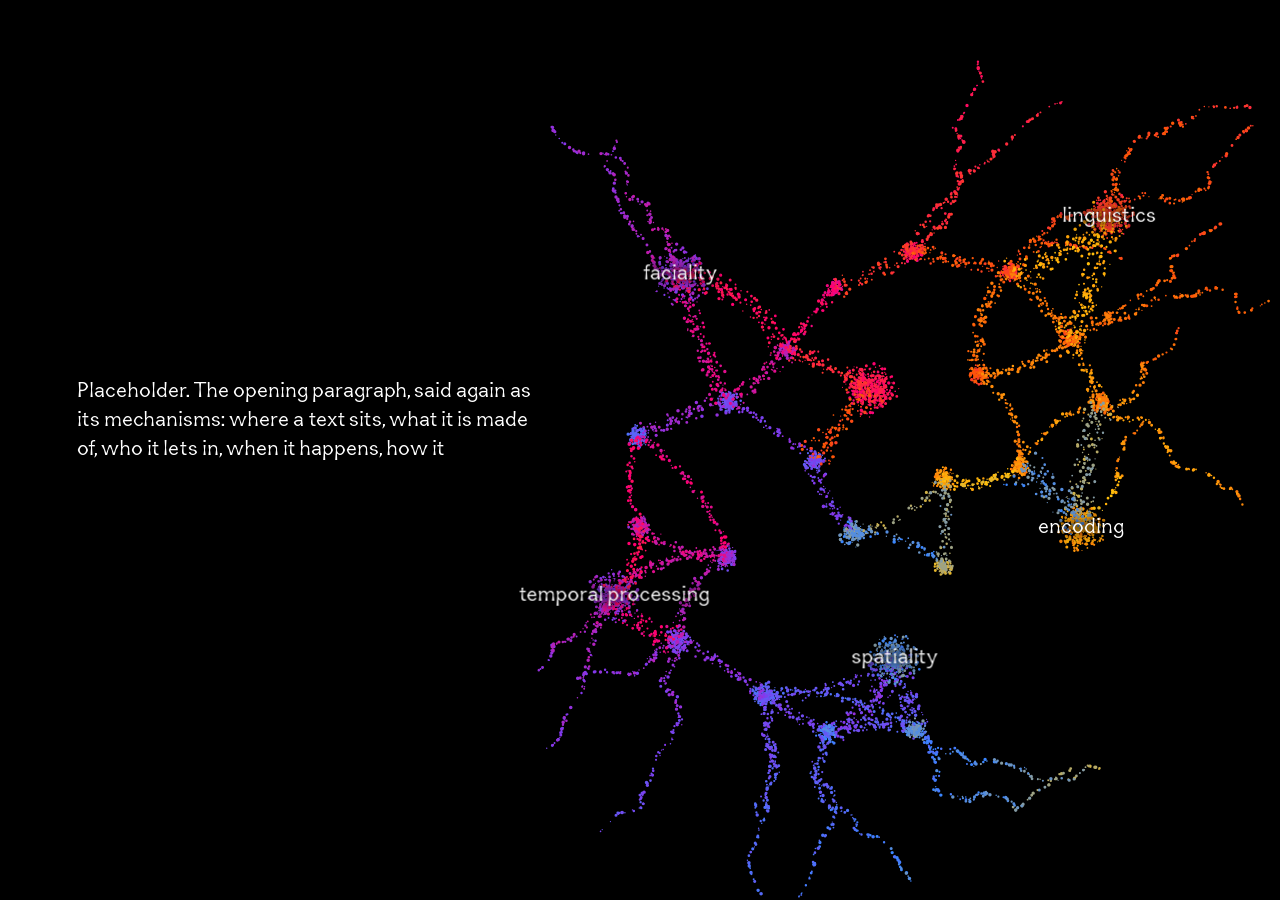
==== nexus.html @ df96f71d "essay prototype v2" ====
<!doctype html>
<html lang="en">
  <head>
    <meta charset="utf-8" />
    <meta name="viewport" content="width=device-width, initial-scale=1" />
    <title>nexus</title>
    <link rel="stylesheet" href="style.css" />
  </head>
  <body>
    <div id="page"></div>
    <script src="essay.js"></script>
    <script src="tunnel.js"></script>
    <script src="nexus.js"></script>
    <script>
      const SECTION_ID = "nexus";
    </script>
    <script src="section.js"></script>
    <script src="audio.js"></script>
  </body>
</html>
---- style.css ----
/* Put your font files in the font/ folder. */
@font-face {
  font-family: 'DT';
  src: url('font/dtworldtour.woff') format('woff');
}
@font-face {
  font-family: 'Avara';
  src: url('font/Avara-Bold.woff') format('woff');
}

:root { --fg: #0645d6; --bg: #fff; }
body.dark { --fg: #fff; --bg: #000; color: #fff; }

html, body {
  margin: 0; height: 100%; overflow: hidden;
  background: var(--bg); color: #000;
  font-family: 'DT', sans-serif;
  touch-action: none;
  -webkit-user-select: none; user-select: none;
}

#stage { position: fixed; inset: 0; width: 100%; height: 100%; display: block; }
#words { position: fixed; inset: 0; pointer-events: none; }

.w {
  position: absolute; left: 0; top: 0;
  white-space: nowrap; opacity: 0; will-change: transform;
}
.w.link {
  pointer-events: auto; cursor: pointer;
  color: #0645d6; text-decoration: none;
  padding: 0; outline-offset: 3px;
}

#hint {
  position: fixed; left: 0; right: 0; bottom: 6vh;
  text-align: center; font-size: 13px; letter-spacing: .22em; text-transform: uppercase;
  opacity: 0; transition: opacity 1.4s; pointer-events: none;
}

/* ---------- section pages (section.js) ---------- */
#page {
  position: fixed; left: 50%; top: 50%; transform: translate(-50%, -50%);
  width: min(820px, 86vw); font-size: clamp(20px, 2.4vw, 34px); line-height: 1.45;
}
#page p { margin: 0; }
#page .tok { opacity: 0; transition: opacity 1.2s; }
#page .tok.on { opacity: 1; }
#page a.link {
  cursor: pointer; text-decoration: none; color: #0645d6; background: none; padding: 0;
}

.choices { display: flex; flex-direction: column; gap: 1.1em; }
.choices button {
  font: inherit; color: var(--fg); background: transparent; text-align: left;
  border: 0; border-left: 1px solid var(--fg); padding: .15em 0 .15em .9em; margin: 0;
  cursor: pointer; opacity: 0; transition: opacity 1.1s, background .25s, color .25s;
  touch-action: manipulation;
}
.choices button.on { opacity: 1; }
.choices button:hover, .choices button:focus-visible { background: var(--fg); color: var(--bg); outline: none; }
.choices.decided button { pointer-events: none; }
.choices.decided button:not(.chosen) { opacity: .12; transition: opacity .6s; }
.choices.decided button.chosen { opacity: 1; background: var(--fg); color: var(--bg); }
/* ---------- the nexus ---------- */
#mass { position: fixed; inset: 0; width: 100%; height: 100%; z-index: 0; pointer-events: none; }
body.nexus #page { left: 6vw; top: 50%; transform: translateY(-50%); width: min(460px, 38vw); font-size: clamp(16px, 1.55vw, 23px); z-index: 2; }
.node {
  position: fixed; left: 0; top: 0; z-index: 3; color: #fff; text-decoration: none; white-space: nowrap;
  font-size: clamp(16px, 1.6vw, 24px); opacity: 0; transition: opacity 1.2s;
  text-shadow: 0 0 6px #000, 0 0 14px #000, 0 0 22px #000; cursor: pointer; padding: .3em .5em; will-change: transform;
}
.node.on { opacity: 1; }
.node.chosen { text-shadow: none; }
@media (max-width: 899px) { body.nexus #page { top: 8vh; transform: none; width: 84vw; } }
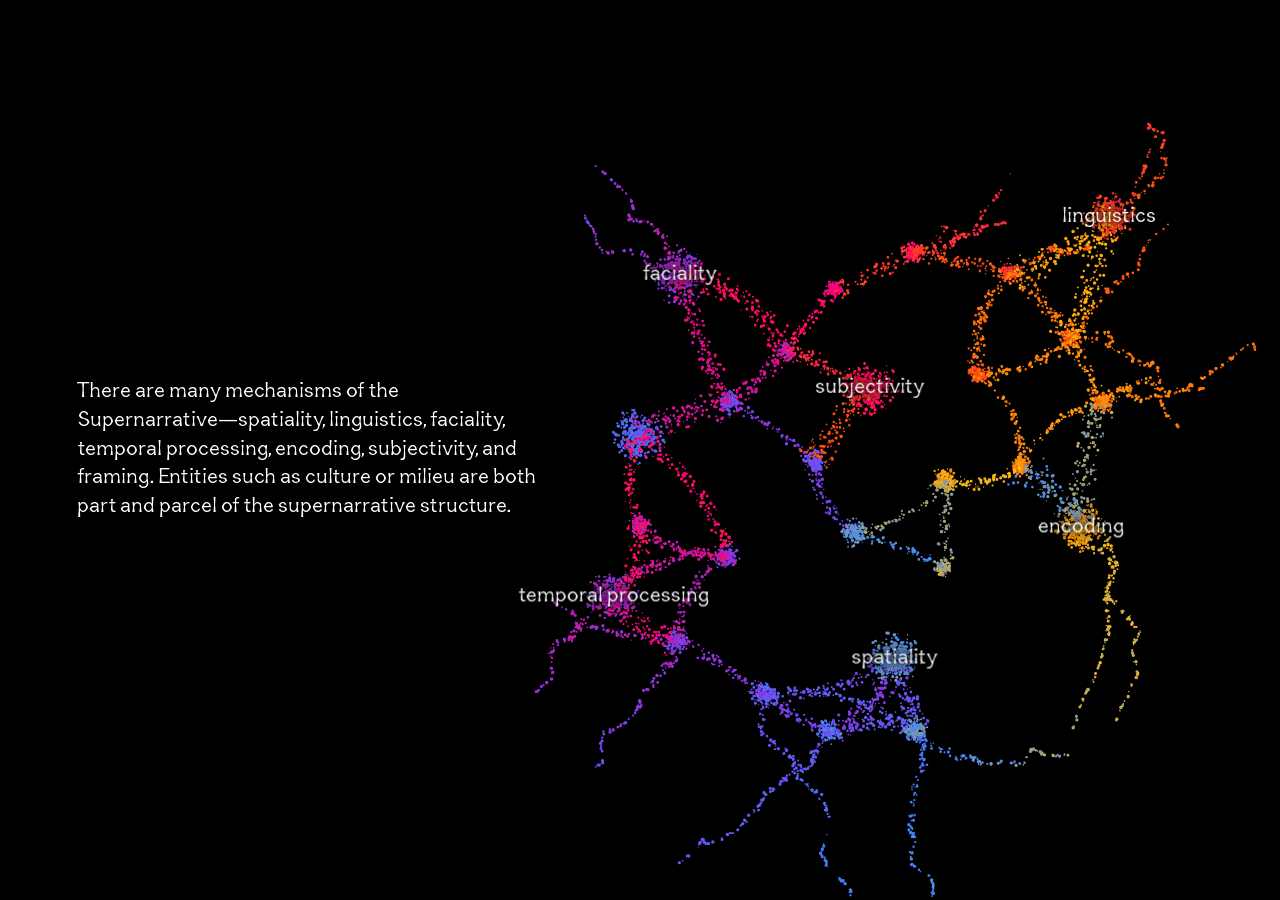
==== commit dc176122: "change dpage names" ====
--- a/nexus.html
+++ b/nexus.html
@@ -3,7 +3,7 @@
   <head>
     <meta charset="utf-8" />
     <meta name="viewport" content="width=device-width, initial-scale=1" />
-    <title>nexus</title>
+    <title>amniota</title>
     <link rel="stylesheet" href="style.css" />
   </head>
   <body>
--- a/style.css
+++ b/style.css
@@ -38,7 +38,6 @@
   opacity: 0; transition: opacity 1.4s; pointer-events: none;
 }
 
-/* ---------- section pages (section.js) ---------- */
 #page {
   position: fixed; left: 50%; top: 50%; transform: translate(-50%, -50%);
   width: min(820px, 86vw); font-size: clamp(20px, 2.4vw, 34px); line-height: 1.45;
@@ -62,7 +61,7 @@
 .choices.decided button { pointer-events: none; }
 .choices.decided button:not(.chosen) { opacity: .12; transition: opacity .6s; }
 .choices.decided button.chosen { opacity: 1; background: var(--fg); color: var(--bg); }
-/* ---------- the nexus ---------- */
+
 #mass { position: fixed; inset: 0; width: 100%; height: 100%; z-index: 0; pointer-events: none; }
 body.nexus #page { left: 6vw; top: 50%; transform: translateY(-50%); width: min(460px, 38vw); font-size: clamp(16px, 1.55vw, 23px); z-index: 2; }
 .node {
@@ -72,4 +71,7 @@
 }
 .node.on { opacity: 1; }
 .node.chosen { text-shadow: none; }
+.node.seen { opacity: 0.45 !important; }
+.node.exit { font-size: 0.8em; letter-spacing: 0.04em; pointer-events: none; }
+.node.exit.on { pointer-events: auto; opacity: 1; }
 @media (max-width: 899px) { body.nexus #page { top: 8vh; transform: none; width: 84vw; } }
